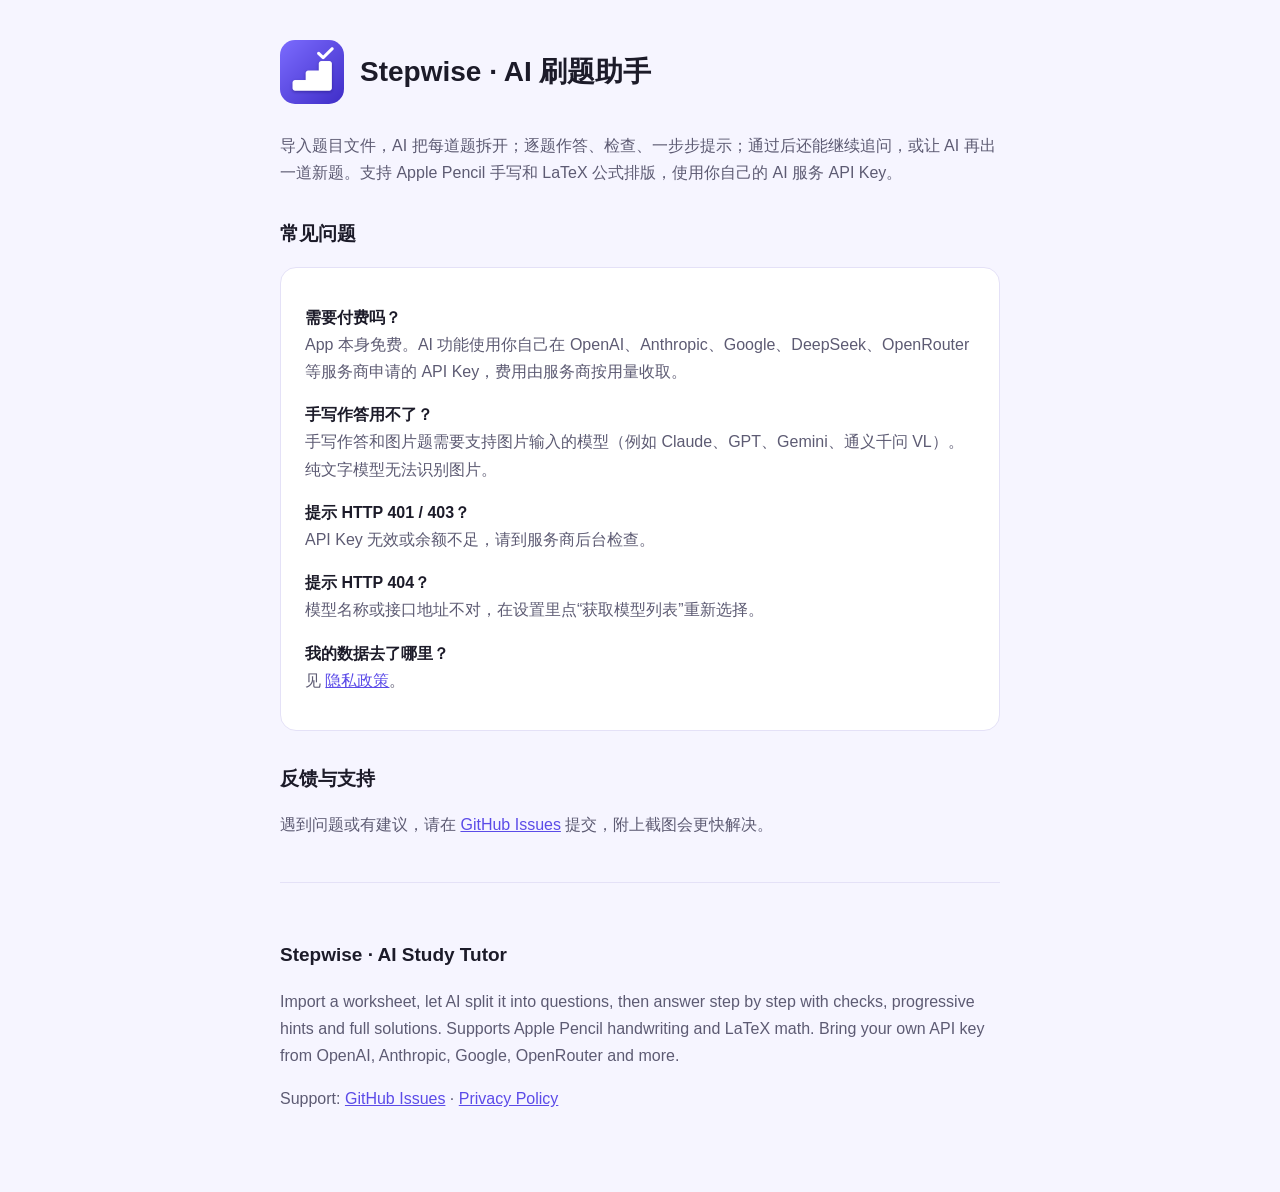
==== docs/index.html @ 79f82fb7 "上架准备：正式图标、数据发送说明、隐私政策与商店资料 - 正式 App 图标（阶梯 + 对勾），第一版只支持 iPad - 首次使用前说明题目和作答会发送给用户选择的 AI 服务商，征得同意后才启用 " ====
<!doctype html>
<html lang="zh-Hans">
<head>
<meta charset="utf-8">
<meta name="viewport" content="width=device-width,initial-scale=1">
<title>Stepwise · AI 刷题助手</title>
<link rel="stylesheet" href="style.css">
</head>
<body>
<main>
<header><img src="icon.png" alt=""><h1>Stepwise · AI 刷题助手</h1></header>
<p>导入题目文件，AI 把每道题拆开；逐题作答、检查、一步步提示；通过后还能继续追问，或让 AI 再出一道新题。支持 Apple Pencil 手写和 LaTeX 公式排版，使用你自己的 AI 服务 API Key。</p>

<h2>常见问题</h2>
<div class="card">
<p><strong>需要付费吗？</strong><br>App 本身免费。AI 功能使用你自己在 OpenAI、Anthropic、Google、DeepSeek、OpenRouter 等服务商申请的 API Key，费用由服务商按用量收取。</p>
<p><strong>手写作答用不了？</strong><br>手写作答和图片题需要支持图片输入的模型（例如 Claude、GPT、Gemini、通义千问 VL）。纯文字模型无法识别图片。</p>
<p><strong>提示 HTTP 401 / 403？</strong><br>API Key 无效或余额不足，请到服务商后台检查。</p>
<p><strong>提示 HTTP 404？</strong><br>模型名称或接口地址不对，在设置里点“获取模型列表”重新选择。</p>
<p><strong>我的数据去了哪里？</strong><br>见 <a href="privacy.html">隐私政策</a>。</p>
</div>

<h2>反馈与支持</h2>
<p>遇到问题或有建议，请在 <a href="https://github.com/lswill2007/Stepwise/issues">GitHub Issues</a> 提交，附上截图会更快解决。</p>

<section class="lang" lang="en">
<h2>Stepwise · AI Study Tutor</h2>
<p>Import a worksheet, let AI split it into questions, then answer step by step with checks, progressive hints and full solutions. Supports Apple Pencil handwriting and LaTeX math. Bring your own API key from OpenAI, Anthropic, Google, OpenRouter and more.</p>
<p>Support: <a href="https://github.com/lswill2007/Stepwise/issues">GitHub Issues</a> · <a href="privacy.html">Privacy Policy</a></p>
</section>
</main>
</body>
</html>
---- docs/style.css ----
:root{--bg:#f6f5ff;--card:#fff;--text:#1c1b29;--muted:#5d5b73;--accent:#5b4be8;--border:#e4e1f7}
@media (prefers-color-scheme:dark){:root{--bg:#141322;--card:#1e1d31;--text:#f2f1fb;--muted:#a9a6c4;--accent:#9b90ff;--border:#2e2c48}}
*{box-sizing:border-box}
body{margin:0;background:var(--bg);color:var(--text);font:16px/1.7 -apple-system,BlinkMacSystemFont,"PingFang SC","Helvetica Neue",Arial,sans-serif}
main{max-width:760px;margin:0 auto;padding:40px 20px 64px}
header{display:flex;align-items:center;gap:16px;margin-bottom:28px}
header img{width:64px;height:64px;border-radius:15px}
h1{font-size:28px;margin:0}
h2{font-size:19px;margin:32px 0 8px}
p,li{color:var(--muted)}
strong{color:var(--text)}
.card{background:var(--card);border:1px solid var(--border);border-radius:16px;padding:20px 24px;margin:16px 0}
a{color:var(--accent)}
.lang{margin-top:44px;padding-top:24px;border-top:1px solid var(--border)}
.updated{font-size:14px}
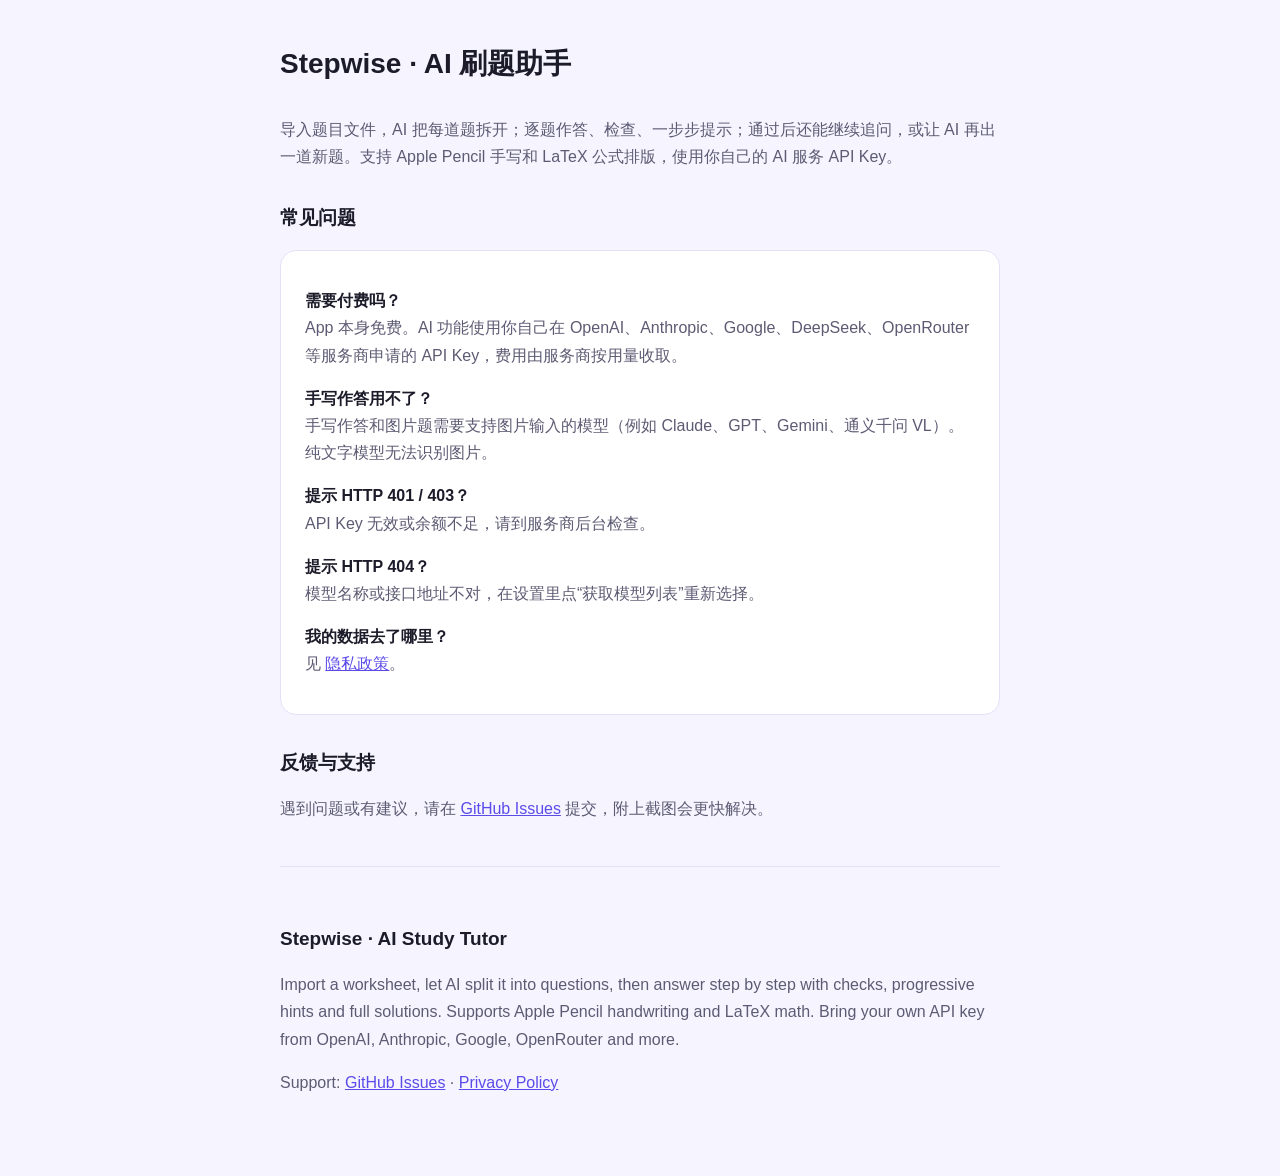
==== commit 47383b21: "图标换回最初版本：Swift Playgrounds 自带的叶子图标 - Package.swift 改回 .placeholder(icon: .leaf)，删掉“台阶 + 对勾”图标和生成它的脚本" ====
--- a/docs/index.html
+++ b/docs/index.html
@@ -8,7 +8,7 @@
 </head>
 <body>
 <main>
-<header><img src="icon.png" alt=""><h1>Stepwise · AI 刷题助手</h1></header>
+<header><h1>Stepwise · AI 刷题助手</h1></header>
 <p>导入题目文件，AI 把每道题拆开；逐题作答、检查、一步步提示；通过后还能继续追问，或让 AI 再出一道新题。支持 Apple Pencil 手写和 LaTeX 公式排版，使用你自己的 AI 服务 API Key。</p>
 
 <h2>常见问题</h2>
--- a/docs/style.css
+++ b/docs/style.css
@@ -4,7 +4,6 @@
 body{margin:0;background:var(--bg);color:var(--text);font:16px/1.7 -apple-system,BlinkMacSystemFont,"PingFang SC","Helvetica Neue",Arial,sans-serif}
 main{max-width:760px;margin:0 auto;padding:40px 20px 64px}
 header{display:flex;align-items:center;gap:16px;margin-bottom:28px}
-header img{width:64px;height:64px;border-radius:15px}
 h1{font-size:28px;margin:0}
 h2{font-size:19px;margin:32px 0 8px}
 p,li{color:var(--muted)}
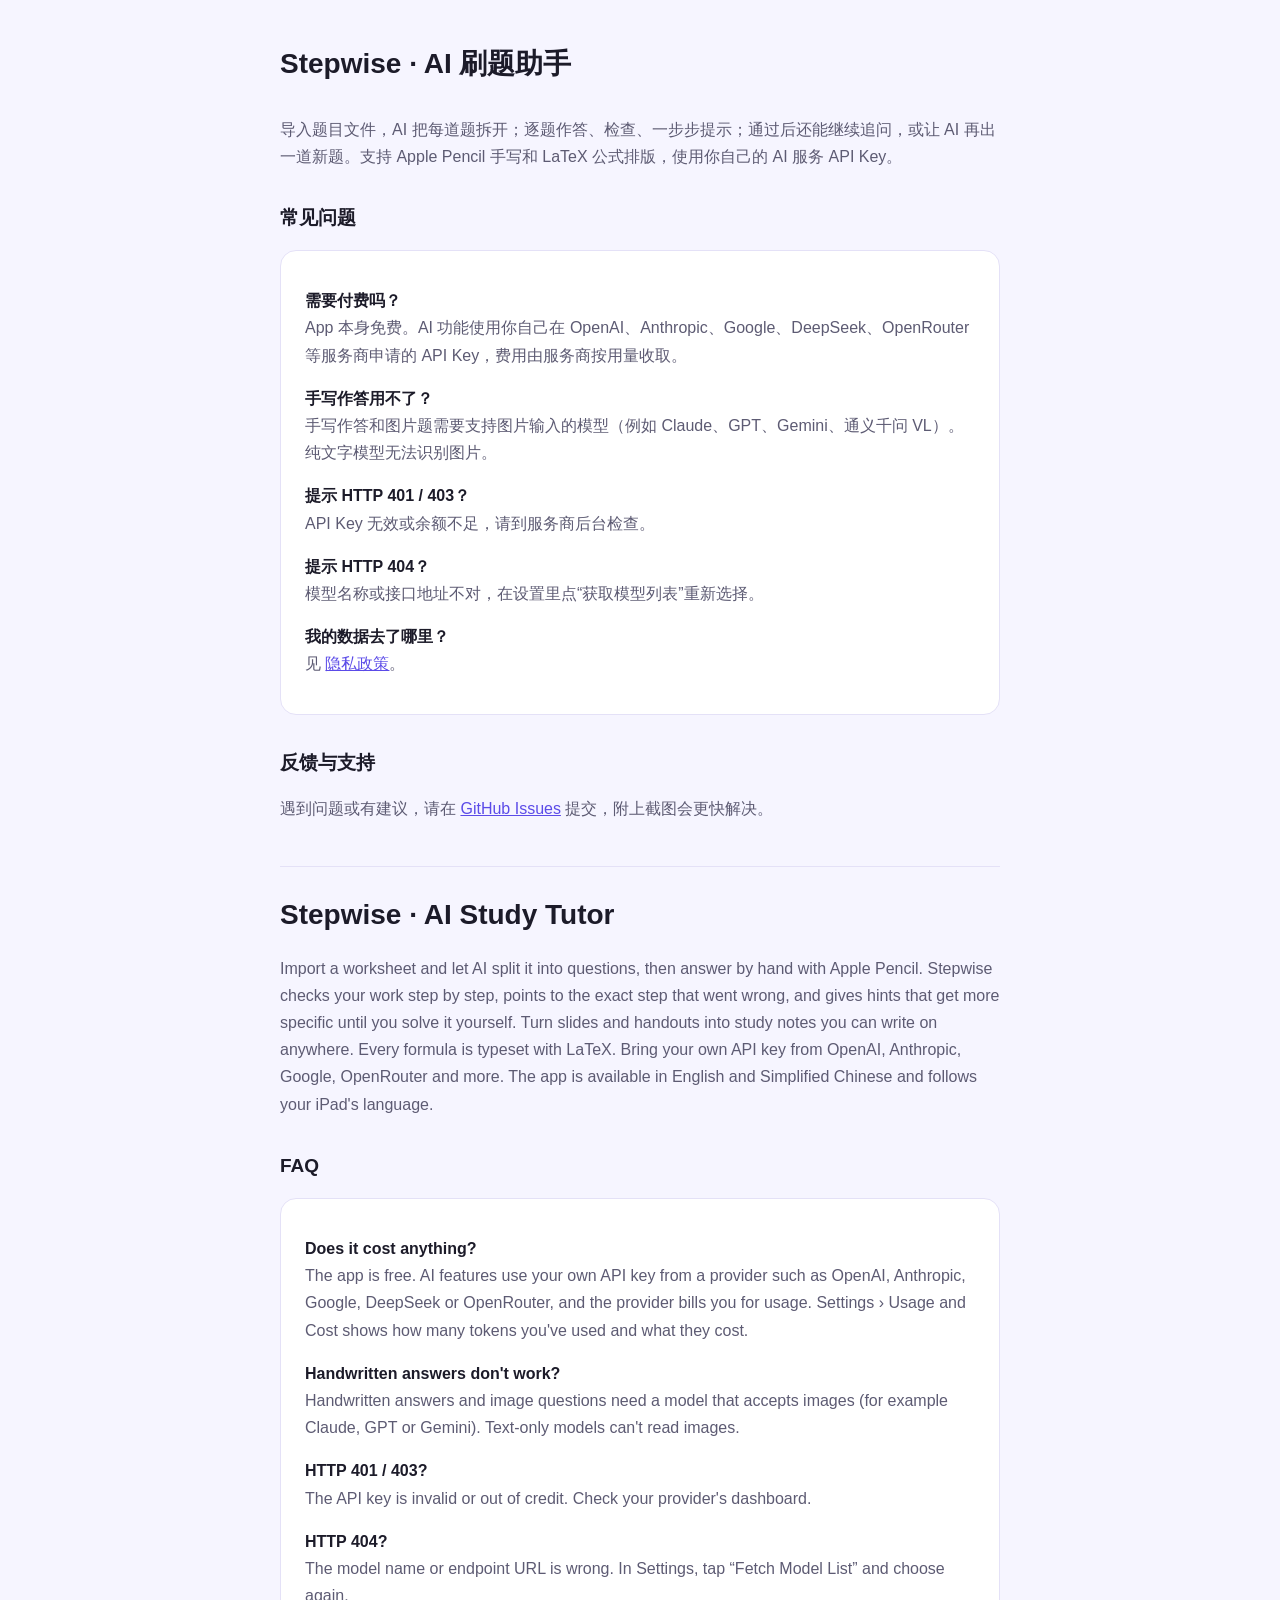
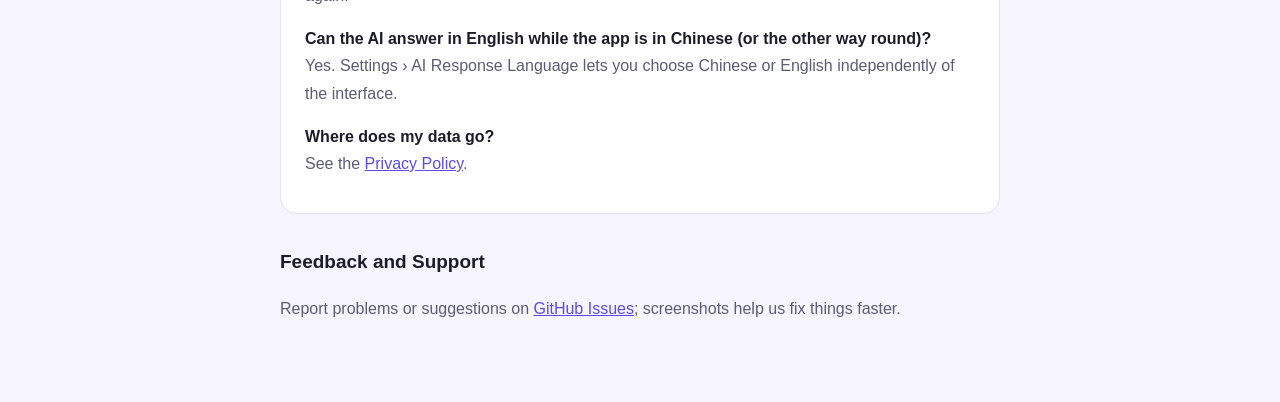
==== commit ef108e7a: "英文版：界面跟随系统语言显示英文，AI 回答语言可单独设置；写字时锁住页面滚动 - 界面：中文原文作 key，en.lproj 里约 590 条英文翻译；系统是中文时显示中文，其他语言显示英文 - 存" ====
--- a/docs/index.html
+++ b/docs/index.html
@@ -24,9 +24,21 @@
 <p>遇到问题或有建议，请在 <a href="https://github.com/lswill2007/Stepwise/issues">GitHub Issues</a> 提交，附上截图会更快解决。</p>
 
 <section class="lang" lang="en">
-<h2>Stepwise · AI Study Tutor</h2>
-<p>Import a worksheet, let AI split it into questions, then answer step by step with checks, progressive hints and full solutions. Supports Apple Pencil handwriting and LaTeX math. Bring your own API key from OpenAI, Anthropic, Google, OpenRouter and more.</p>
-<p>Support: <a href="https://github.com/lswill2007/Stepwise/issues">GitHub Issues</a> · <a href="privacy.html">Privacy Policy</a></p>
+<h1>Stepwise · AI Study Tutor</h1>
+<p>Import a worksheet and let AI split it into questions, then answer by hand with Apple Pencil. Stepwise checks your work step by step, points to the exact step that went wrong, and gives hints that get more specific until you solve it yourself. Turn slides and handouts into study notes you can write on anywhere. Every formula is typeset with LaTeX. Bring your own API key from OpenAI, Anthropic, Google, OpenRouter and more. The app is available in English and Simplified Chinese and follows your iPad's language.</p>
+
+<h2>FAQ</h2>
+<div class="card">
+<p><strong>Does it cost anything?</strong><br>The app is free. AI features use your own API key from a provider such as OpenAI, Anthropic, Google, DeepSeek or OpenRouter, and the provider bills you for usage. Settings › Usage and Cost shows how many tokens you've used and what they cost.</p>
+<p><strong>Handwritten answers don't work?</strong><br>Handwritten answers and image questions need a model that accepts images (for example Claude, GPT or Gemini). Text-only models can't read images.</p>
+<p><strong>HTTP 401 / 403?</strong><br>The API key is invalid or out of credit. Check your provider's dashboard.</p>
+<p><strong>HTTP 404?</strong><br>The model name or endpoint URL is wrong. In Settings, tap “Fetch Model List” and choose again.</p>
+<p><strong>Can the AI answer in English while the app is in Chinese (or the other way round)?</strong><br>Yes. Settings › AI Response Language lets you choose Chinese or English independently of the interface.</p>
+<p><strong>Where does my data go?</strong><br>See the <a href="privacy.html">Privacy Policy</a>.</p>
+</div>
+
+<h2>Feedback and Support</h2>
+<p>Report problems or suggestions on <a href="https://github.com/lswill2007/Stepwise/issues">GitHub Issues</a>; screenshots help us fix things faster.</p>
 </section>
 </main>
 </body>
